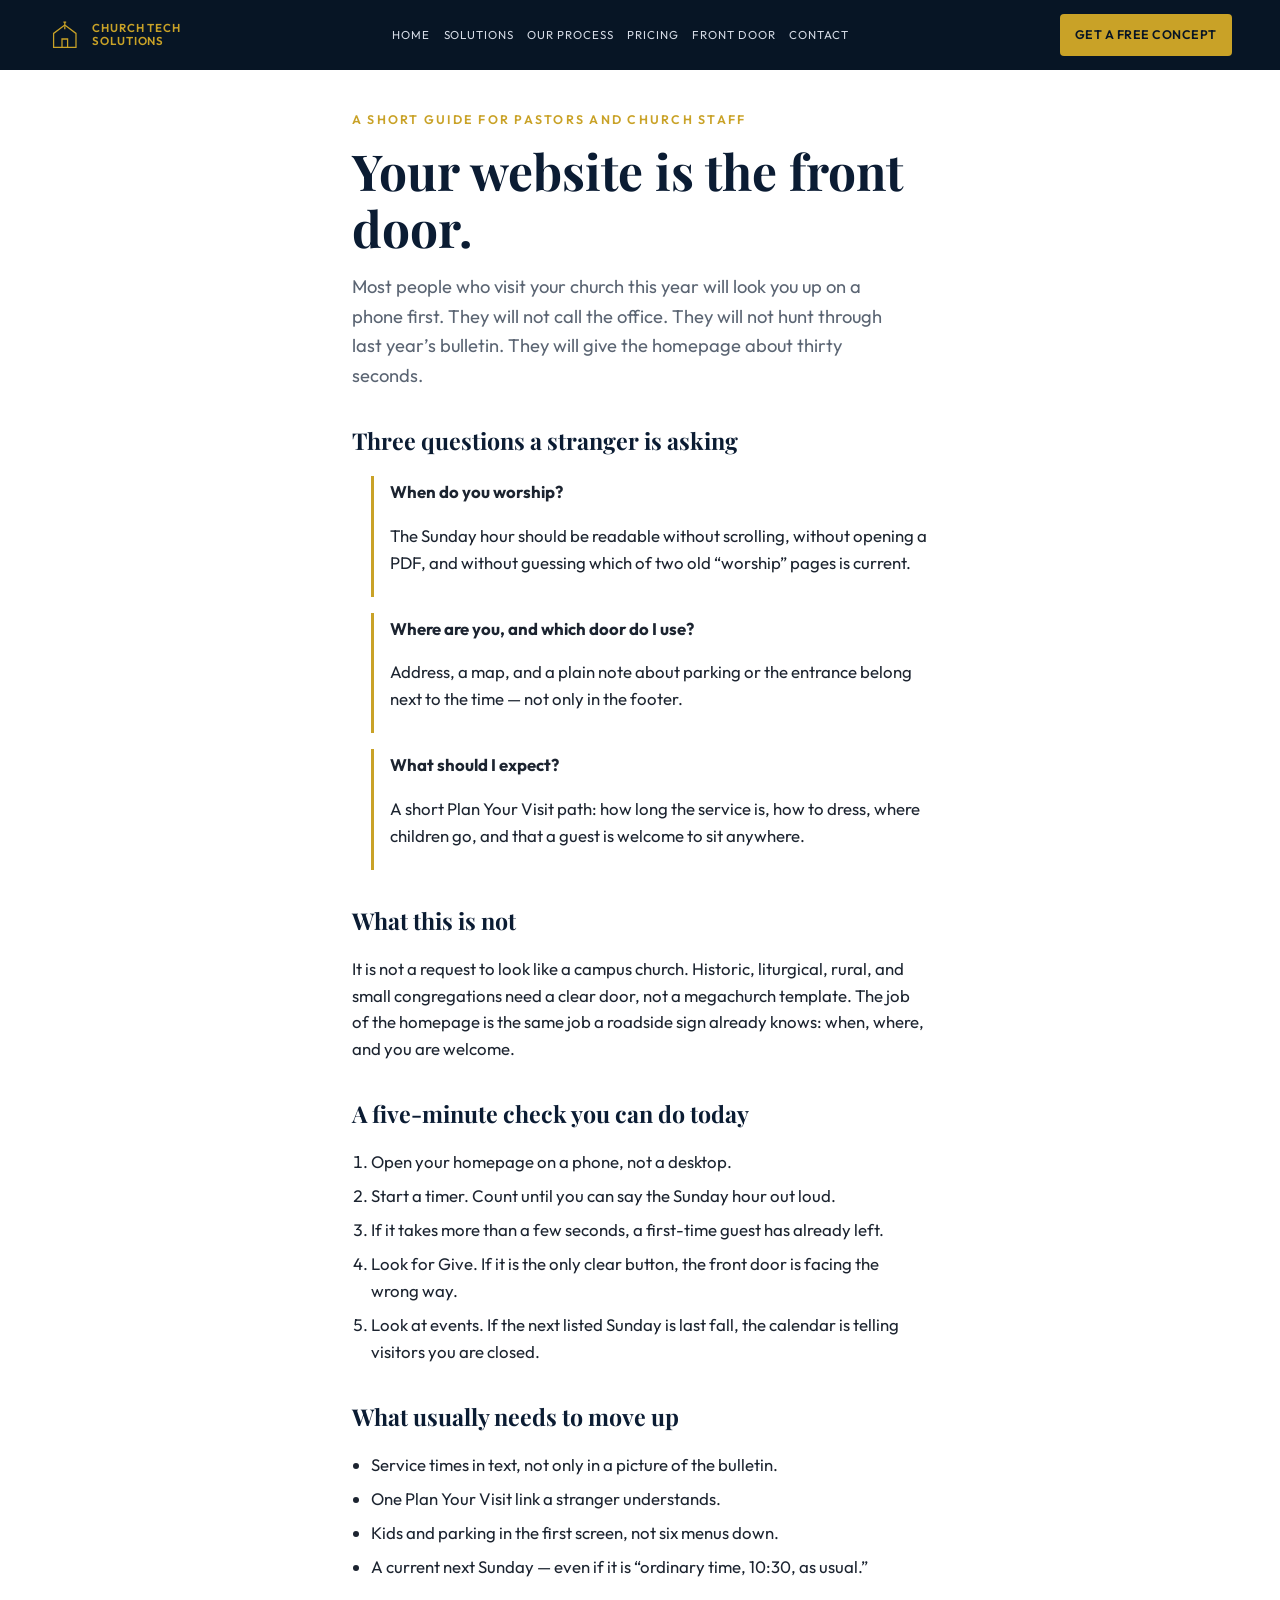
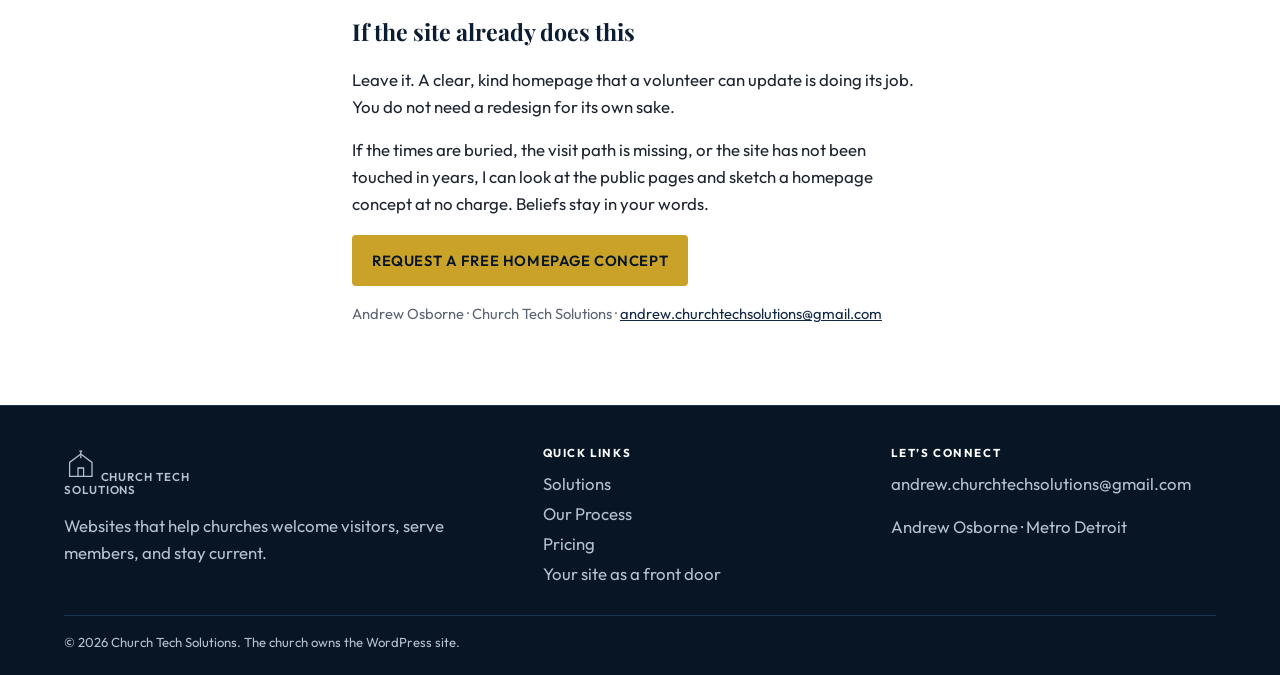
==== front-door.html @ 3f69b8f2 "Public Church Tech Solutions marketing site" ====
<!DOCTYPE html>
<html lang="en">
<head>
  <meta charset="utf-8">
  <meta name="viewport" content="width=device-width, initial-scale=1">
  <title>Your website is the church’s front door — Church Tech Solutions</title>
  <meta name="description" content="A short guide for pastors: a stranger with a phone should find Sunday time, address, and what to expect without hunting.">
  <link rel="preconnect" href="https://fonts.googleapis.com">
  <link rel="preconnect" href="https://fonts.gstatic.com" crossorigin>
  <link href="https://fonts.googleapis.com/css2?family=Outfit:wght@400;500;600;700&family=Playfair+Display:ital,wght@0,600;0,700;1,600;1,700&display=swap" rel="stylesheet">
  <link rel="stylesheet" href="styles.css">
</head>
<body>
  <a class="skip" href="#article">Skip to article</a>

  <header class="site-header">
    <a class="brand" href="/">
      <svg class="brand__mark" viewBox="0 0 48 48" aria-hidden="true">
        <path fill="none" stroke="currentColor" stroke-width="1.8" d="M24 6v6M22 6h4M8 42V22l16-12 16 12v20H8z"/>
        <path fill="none" stroke="currentColor" stroke-width="1.8" d="M20 42V30h8v12M24 12v4"/>
      </svg>
      <span class="brand__name">Church Tech<br>Solutions</span>
    </a>
    <nav class="nav" aria-label="Primary">
      <a href="/">Home</a>
      <a href="/#solutions">Solutions</a>
      <a href="/#process">Our Process</a>
      <a href="/#pricing">Pricing</a>
      <a href="/front-door" aria-current="page">Front door</a>
      <a href="/#contact">Contact</a>
    </nav>
    <a class="btn btn--gold" href="/#contact">Get a free concept</a>
  </header>

  <main class="article" id="article">
    <p class="eyebrow">A short guide for pastors and church staff</p>
    <h1>Your website is the front door.</h1>
    <p class="lede">Most people who visit your church this year will look you up on a phone first. They will not call the office. They will not hunt through last year’s bulletin. They will give the homepage about thirty seconds.</p>

    <h2>Three questions a stranger is asking</h2>
    <ol class="door-q">
      <li>
        <strong>When do you worship?</strong>
        <p>The Sunday hour should be readable without scrolling, without opening a PDF, and without guessing which of two old “worship” pages is current.</p>
      </li>
      <li>
        <strong>Where are you, and which door do I use?</strong>
        <p>Address, a map, and a plain note about parking or the entrance belong next to the time — not only in the footer.</p>
      </li>
      <li>
        <strong>What should I expect?</strong>
        <p>A short Plan Your Visit path: how long the service is, how to dress, where children go, and that a guest is welcome to sit anywhere.</p>
      </li>
    </ol>

    <h2>What this is not</h2>
    <p>It is not a request to look like a campus church. Historic, liturgical, rural, and small congregations need a clear door, not a megachurch template. The job of the homepage is the same job a roadside sign already knows: when, where, and you are welcome.</p>

    <h2>A five-minute check you can do today</h2>
    <ol>
      <li>Open your homepage on a phone, not a desktop.</li>
      <li>Start a timer. Count until you can say the Sunday hour out loud.</li>
      <li>If it takes more than a few seconds, a first-time guest has already left.</li>
      <li>Look for Give. If it is the only clear button, the front door is facing the wrong way.</li>
      <li>Look at events. If the next listed Sunday is last fall, the calendar is telling visitors you are closed.</li>
    </ol>

    <h2>What usually needs to move up</h2>
    <ul>
      <li>Service times in text, not only in a picture of the bulletin.</li>
      <li>One Plan Your Visit link a stranger understands.</li>
      <li>Kids and parking in the first screen, not six menus down.</li>
      <li>A current next Sunday — even if it is “ordinary time, 10:30, as usual.”</li>
    </ul>

    <h2>If the site already does this</h2>
    <p>Leave it. A clear, kind homepage that a volunteer can update is doing its job. You do not need a redesign for its own sake.</p>

    <p class="article__close">If the times are buried, the visit path is missing, or the site has not been touched in years, I can look at the public pages and sketch a homepage concept at no charge. Beliefs stay in your words.</p>
    <p><a class="btn btn--gold" href="/#contact">Request a free homepage concept</a></p>
    <p class="fine-ink">Andrew Osborne · Church Tech Solutions · <a href="mailto:andrew.churchtechsolutions@gmail.com">andrew.churchtechsolutions@gmail.com</a></p>
  </main>

  <footer class="site-footer">
    <div class="footer-grid">
      <div class="footer-brand">
        <a class="brand brand--footer" href="/">
          <svg class="brand__mark" viewBox="0 0 48 48" aria-hidden="true">
            <path fill="none" stroke="currentColor" stroke-width="1.8" d="M24 6v6M22 6h4M8 42V22l16-12 16 12v20H8z"/>
            <path fill="none" stroke="currentColor" stroke-width="1.8" d="M20 42V30h8v12M24 12v4"/>
          </svg>
          <span class="brand__name">Church Tech<br>Solutions</span>
        </a>
        <p>Websites that help churches welcome visitors, serve members, and stay current.</p>
      </div>
      <div>
        <h2 class="footer-label">Quick links</h2>
        <a href="/#solutions">Solutions</a>
        <a href="/#process">Our Process</a>
        <a href="/#pricing">Pricing</a>
        <a href="/front-door">Your site as a front door</a>
      </div>
      <div>
        <h2 class="footer-label">Let’s connect</h2>
        <a href="mailto:andrew.churchtechsolutions@gmail.com">andrew.churchtechsolutions@gmail.com</a>
        <p>Andrew Osborne · Metro Detroit</p>
      </div>
    </div>
    <p class="copyright">&copy; 2026 Church Tech Solutions. The church owns the WordPress site.</p>
  </footer>
</body>
</html>
---- styles.css ----
/*
Theme Name: Church Tech Solutions
Theme URI: https://github.com/andrewosborne918/churchco
Author: Andrew Osborne
Description: Marketing site for Church Tech Solutions — custom WordPress websites for churches.
Version: 1.2.1
Requires at least: 6.4
Tested up to: 6.8
Requires PHP: 8.1
Text Domain: church-tech-solutions
*/

:root {
  --navy: #0b1c33;
  --navy-deep: #071525;
  --navy-mid: #132844;
  --gold: #c9a227;
  --gold-deep: #a78416;
  --paper: #f7f8fa;
  --white: #ffffff;
  --ink: #1c2430;
  --mute: #5b6573;
  --line: #e4e7ee;
  --display: "Playfair Display", Georgia, serif;
  --sans: "Outfit", "Segoe UI", sans-serif;
  --space: clamp(1.25rem, 4vw, 3rem);
  --wide: 72rem;
}

*,
*::before,
*::after { box-sizing: border-box; }

html {
  scroll-behavior: smooth;
  scroll-padding-top: 5rem;
  overflow-x: hidden;
}

body {
  margin: 0;
  font-family: var(--sans);
  font-size: 1.05rem;
  line-height: 1.6;
  color: var(--ink);
  background: var(--white);
  overflow-x: hidden;
}

img { max-width: 100%; display: block; }

a { color: var(--navy-mid); }

:focus-visible {
  outline: 3px solid var(--gold);
  outline-offset: 3px;
}

.skip {
  position: absolute;
  left: 0.8rem;
  top: -3rem;
  background: var(--gold);
  color: var(--navy);
  padding: 0.5rem 0.8rem;
  z-index: 30;
}

.skip:focus { top: 0.8rem; }

.btn {
  display: inline-flex;
  align-items: center;
  justify-content: center;
  border: 0;
  font: inherit;
  font-weight: 600;
  font-size: 0.92rem;
  letter-spacing: 0.04em;
  text-transform: uppercase;
  text-decoration: none;
  padding: 0.85rem 1.25rem;
  cursor: pointer;
  border-radius: 4px;
}

.btn--gold {
  background: var(--gold);
  color: var(--navy-deep);
}

.btn--gold:hover { background: var(--gold-deep); color: var(--navy-deep); }

.btn--outline {
  background: transparent;
  color: var(--navy);
  box-shadow: inset 0 0 0 1.5px var(--navy);
}

.btn--outline:hover { background: var(--navy); color: var(--white); }

.site-header {
  display: flex;
  align-items: center;
  justify-content: space-between;
  gap: 0.75rem;
  padding: 0.85rem var(--space);
  background: var(--navy-deep);
  color: var(--white);
  position: sticky;
  top: 0;
  z-index: 20;
  max-width: 100%;
}

.brand {
  display: flex;
  align-items: center;
  gap: 0.65rem;
  color: var(--gold);
  text-decoration: none;
  font-weight: 600;
  line-height: 1.1;
  text-transform: uppercase;
  letter-spacing: 0.08em;
  font-size: 0.72rem;
  flex-shrink: 0;
}

.brand__mark { width: 2.1rem; height: 2.1rem; flex-shrink: 0; }

.nav {
  display: none;
  gap: 0.85rem;
  flex: 1 1 auto;
  justify-content: center;
  min-width: 0;
}

.nav a {
  color: #d5dbe6;
  text-decoration: none;
  font-size: 0.72rem;
  letter-spacing: 0.08em;
  text-transform: uppercase;
  white-space: nowrap;
}

.nav a:hover { color: var(--gold); }

.site-header .btn {
  white-space: nowrap;
  flex-shrink: 0;
  font-size: 0.78rem;
  padding: 0.7rem 0.95rem;
}

.hero {
  display: grid;
  gap: 2.5rem;
  padding: 3rem var(--space) 3.5rem;
  background:
    radial-gradient(1200px 400px at 80% 0%, #16345c 0%, transparent 55%),
    var(--navy);
  color: var(--white);
  overflow: hidden;
}

.eyebrow {
  margin: 0 0 0.8rem;
  color: var(--gold);
  font-size: 0.78rem;
  letter-spacing: 0.18em;
  text-transform: uppercase;
  font-weight: 600;
}

.hero h1 {
  font-family: var(--display);
  font-weight: 700;
  font-size: clamp(2.3rem, 6vw, 4.1rem);
  line-height: 1.08;
  margin: 0 0 1rem;
}

.hero h1 em {
  font-style: italic;
  color: var(--gold);
  font-weight: 600;
}

.lede {
  max-width: 34rem;
  color: #d7deea;
  margin: 0 0 1.2rem;
}

.checks {
  list-style: none;
  margin: 0 0 1.5rem;
  padding: 0;
}

.checks li {
  position: relative;
  padding-left: 1.6rem;
  margin: 0.35rem 0;
}

.checks li::before {
  content: "";
  position: absolute;
  left: 0;
  top: 0.45rem;
  width: 0.7rem;
  height: 0.38rem;
  border-left: 2px solid var(--gold);
  border-bottom: 2px solid var(--gold);
  transform: rotate(-45deg);
}

.hero__note {
  margin: 0.9rem 0 0;
  color: #b7c0d0;
  font-size: 0.92rem;
}

.devices {
  position: relative;
  min-height: 18rem;
  min-width: 0;
  max-width: 100%;
}

.laptop {
  width: 100%;
  max-width: 34rem;
}

.laptop__lid {
  background: #1a1d22;
  border-radius: 10px 10px 0 0;
  padding: 0.55rem 0.55rem 0;
  box-shadow: 0 24px 50px rgba(0, 0, 0, 0.35);
}

.laptop__base {
  height: 0.55rem;
  background: #2a2e35;
  border-radius: 0 0 10px 10px;
}

.mini-site {
  background: #f4efe6;
  color: #1c2430;
  min-height: 15rem;
}

.mini-site__bar {
  display: flex;
  justify-content: space-between;
  gap: 0.5rem;
  padding: 0.45rem 0.7rem;
  background: #fff;
  font-size: 0.62rem;
  letter-spacing: 0.04em;
  text-transform: uppercase;
}

.mini-site__hero {
  position: relative;
  min-height: 9.5rem;
  color: #fff;
  overflow: hidden;
}

.mini-site__hero img {
  position: absolute;
  inset: 0;
  width: 100%;
  height: 100%;
  max-width: none;
  object-fit: cover;
  object-position: 78% center;
}

.mini-site__caption {
  position: relative;
  z-index: 1;
  min-height: 9.5rem;
  display: flex;
  flex-direction: column;
  justify-content: flex-end;
  padding: 0.9rem;
  background: linear-gradient(transparent 20%, rgba(10, 20, 36, 0.55));
  text-shadow: 0 1px 8px rgba(0, 0, 0, 0.5);
}

.mini-site__caption p {
  font-family: var(--display);
  font-size: 1.15rem;
  margin: 0 0 0.4rem;
}

.mini-site__caption span {
  align-self: flex-start;
  background: #fff;
  color: var(--navy);
  font-size: 0.58rem;
  letter-spacing: 0.08em;
  text-transform: uppercase;
  padding: 0.28rem 0.45rem;
}

.mini-site__row {
  display: grid;
  grid-template-columns: repeat(3, 1fr);
  gap: 0.4rem;
  padding: 0.6rem;
  background: #fff;
  font-size: 0.68rem;
}

.mini-site__row small { display: block; color: var(--mute); }

.phone {
  display: none;
  position: absolute;
  right: 0;
  bottom: -0.6rem;
  width: 7.4rem;
  background: #1a1d22;
  border-radius: 1.1rem;
  padding: 0.45rem 0.35rem;
  box-shadow: 0 18px 40px rgba(0, 0, 0, 0.4);
}

.mini-site--phone { min-height: 12rem; border-radius: 0.7rem; overflow: hidden; }
.mini-site--phone .mini-site__hero,
.mini-site--phone .mini-site__caption { min-height: 9rem; }
.mini-site--phone .mini-site__row { grid-template-columns: 1fr; }

.solutions,
.process,
.pricing,
.about {
  padding: 3.5rem var(--space);
  max-width: var(--wide);
  margin: 0 auto;
}

.section-kicker,
.subhead {
  text-align: center;
  color: var(--mute);
  margin: 0 auto 2rem;
  max-width: 36rem;
  letter-spacing: 0.06em;
  text-transform: uppercase;
  font-size: 0.78rem;
}

.subhead {
  text-transform: none;
  letter-spacing: 0;
  font-size: 1.05rem;
  margin-top: -0.6rem;
}

.solution-grid,
.steps,
.plans {
  list-style: none;
  margin: 0;
  padding: 0;
  display: grid;
  gap: 1.5rem;
}

.solution-grid { grid-template-columns: 1fr; text-align: center; }

.icon {
  display: grid;
  place-items: center;
  width: 3.4rem;
  height: 3.4rem;
  margin: 0 auto 0.7rem;
  border: 1px solid var(--line);
  border-radius: 50%;
  color: var(--navy);
}

.icon svg { width: 1.5rem; height: 1.5rem; }

.solution-grid h2,
.process h2,
.pricing h2,
.about h2,
.contact h2,
.plan h3 {
  font-family: var(--display);
  margin: 0 0 0.4rem;
}

.solution-grid h2 { font-size: 1.15rem; }
.solution-grid p,
.steps p,
.about p { margin: 0; color: var(--mute); }

.process h2,
.pricing h2 { text-align: center; font-size: clamp(1.8rem, 3vw, 2.4rem); }

.steps { counter-reset: none; }

.step-n {
  display: grid;
  place-items: center;
  width: 2.6rem;
  height: 2.6rem;
  margin: 0 auto 0.55rem;
  border-radius: 50%;
  background: #eef2f8;
  color: var(--navy);
  font-weight: 700;
}

.steps h3 { font-size: 1.05rem; }
.steps {
  text-align: center;
  position: relative;
}

@media (min-width: 800px) {
  .steps::before {
    content: "";
    position: absolute;
    top: 1.3rem;
    left: 10%;
    right: 10%;
    border-top: 2px dotted var(--line);
    z-index: 0;
  }

  .steps li { position: relative; z-index: 1; background: var(--white); }
}

.plans { gap: 1rem; }

.plan {
  border: 1px solid var(--line);
  border-radius: 10px;
  padding: 1.4rem 1.3rem 1.5rem;
  background: var(--white);
}

.plan--popular {
  background: var(--navy);
  color: var(--white);
  border-color: var(--navy);
}

.plan__flag {
  margin: 0 0 0.4rem;
  font-size: 0.68rem;
  letter-spacing: 0.14em;
  text-transform: uppercase;
  color: var(--gold);
}

.plan__price {
  font-family: var(--display);
  font-size: 2.4rem;
  margin: 0.2rem 0 0;
  font-weight: 700;
}

.plan__price small {
  font-family: var(--sans);
  font-size: 0.95rem;
  font-weight: 500;
  color: var(--mute);
}

.plan--popular .plan__price small,
.plan--popular .plan__setup,
.plan--popular li { color: #c9d3e2; }

.plan__setup { margin: 0.15rem 0 1rem; color: var(--mute); font-size: 0.92rem; }

.plan ul {
  list-style: none;
  margin: 0 0 1.2rem;
  padding: 0;
}

.plan li {
  padding: 0.28rem 0 0.28rem 1.3rem;
  position: relative;
}

.plan li::before {
  content: "";
  position: absolute;
  left: 0;
  top: 0.55rem;
  width: 0.65rem;
  height: 0.35rem;
  border-left: 2px solid var(--gold);
  border-bottom: 2px solid var(--gold);
  transform: rotate(-45deg);
}

.about { max-width: 42rem; }

.contact {
  display: grid;
  gap: 1.8rem;
  padding: 3.2rem var(--space) 4rem;
  background: var(--navy-deep);
  color: var(--white);
}

.contact a { color: var(--gold); }
.contact p { color: #c9d3e2; }

.form {
  display: grid;
  gap: 0.85rem 1rem;
}

.field { display: flex; flex-direction: column; gap: 0.3rem; }
.field label { font-size: 0.9rem; font-weight: 600; }

input, textarea, select {
  font: inherit;
  width: 100%;
  border: 1px solid #314765;
  background: var(--navy-mid);
  color: var(--white);
  padding: 0.7rem 0.75rem;
  border-radius: 4px;
}

.form__status { font-weight: 700; margin: 0.5rem 0 0; }
.form__status[data-state="ok"] { color: var(--gold); }
.form__status[data-state="err"] { color: #f0b4a8; }
.fine { font-size: 0.92rem; color: #b7c0d0; }

.site-footer {
  background: var(--navy-deep);
  color: #b7c0d0;
  padding: 2.4rem var(--space) 1.4rem;
  border-top: 1px solid #1c3354;
}

.footer-grid {
  display: grid;
  gap: 1.5rem;
  max-width: var(--wide);
  margin: 0 auto 1.5rem;
}

.footer-label {
  font-family: var(--sans);
  font-size: 0.72rem;
  letter-spacing: 0.14em;
  text-transform: uppercase;
  color: var(--white);
  margin: 0 0 0.5rem;
}

.site-footer a {
  display: block;
  color: #b7c0d0;
  text-decoration: none;
  margin: 0.2rem 0;
}

.site-footer a:hover { color: var(--gold); }

.copyright {
  max-width: var(--wide);
  margin: 0 auto;
  font-size: 0.82rem;
  border-top: 1px solid #1c3354;
  padding-top: 1rem;
}

body.admin-bar .site-header { top: 32px; }

@media (min-width: 800px) {
  .hero {
    grid-template-columns: minmax(0, 1fr) minmax(0, 1.05fr);
    align-items: center;
    padding: 4rem var(--space) 4.5rem;
  }

  .laptop { width: 88%; }

  .solution-grid { grid-template-columns: repeat(5, 1fr); }
  .steps { grid-template-columns: repeat(5, 1fr); }
  .plans { grid-template-columns: repeat(3, 1fr); align-items: stretch; }
  .contact,
  .form { grid-template-columns: 1fr 1fr; }
  .field--wide,
  .form__end { grid-column: 1 / -1; }
  .footer-grid { grid-template-columns: 1.4fr 1fr 1fr; }
}

@media (min-width: 1100px) {
  .nav { display: flex; }

  .phone { display: block; }
}

@media (max-width: 799px) {
  .site-header {
    flex-wrap: wrap;
  }

  .site-header .nav { display: none; }

  .site-header .btn {
    flex: 1 1 100%;
  }
}

@media (prefers-reduced-motion: reduce) {
  html { scroll-behavior: auto; }
}

@media screen and (max-width: 782px) {
  body.admin-bar .site-header { top: 46px; }
}

.hp {
  position: absolute;
  left: -9999px;
  height: 0;
  width: 0;
  opacity: 0;
}

.article {
  max-width: 42rem;
  margin: 0 auto;
  padding: 2.5rem var(--space) 4rem;
}

.article h1 {
  font-family: var(--display);
  font-size: clamp(2rem, 5vw, 3.1rem);
  line-height: 1.15;
  color: var(--navy);
  margin: 0.4rem 0 1rem;
}

.article h2 {
  font-family: var(--display);
  color: var(--navy);
  font-size: 1.45rem;
  margin: 2rem 0 0.6rem;
}

.article .lede {
  font-size: 1.15rem;
  color: var(--mute);
}

.article ol,
.article ul {
  padding-left: 1.2rem;
}

.article li { margin: 0.45rem 0; }

.door-q {
  list-style: none;
  padding: 0;
}

.door-q li {
  border-left: 3px solid var(--gold);
  padding: 0.2rem 0 0.2rem 1rem;
  margin: 1rem 0;
}

.article__close { font-size: 1.05rem; }

.fine-ink {
  font-size: 0.92rem;
  color: var(--mute);
}

.about a { color: var(--navy); }
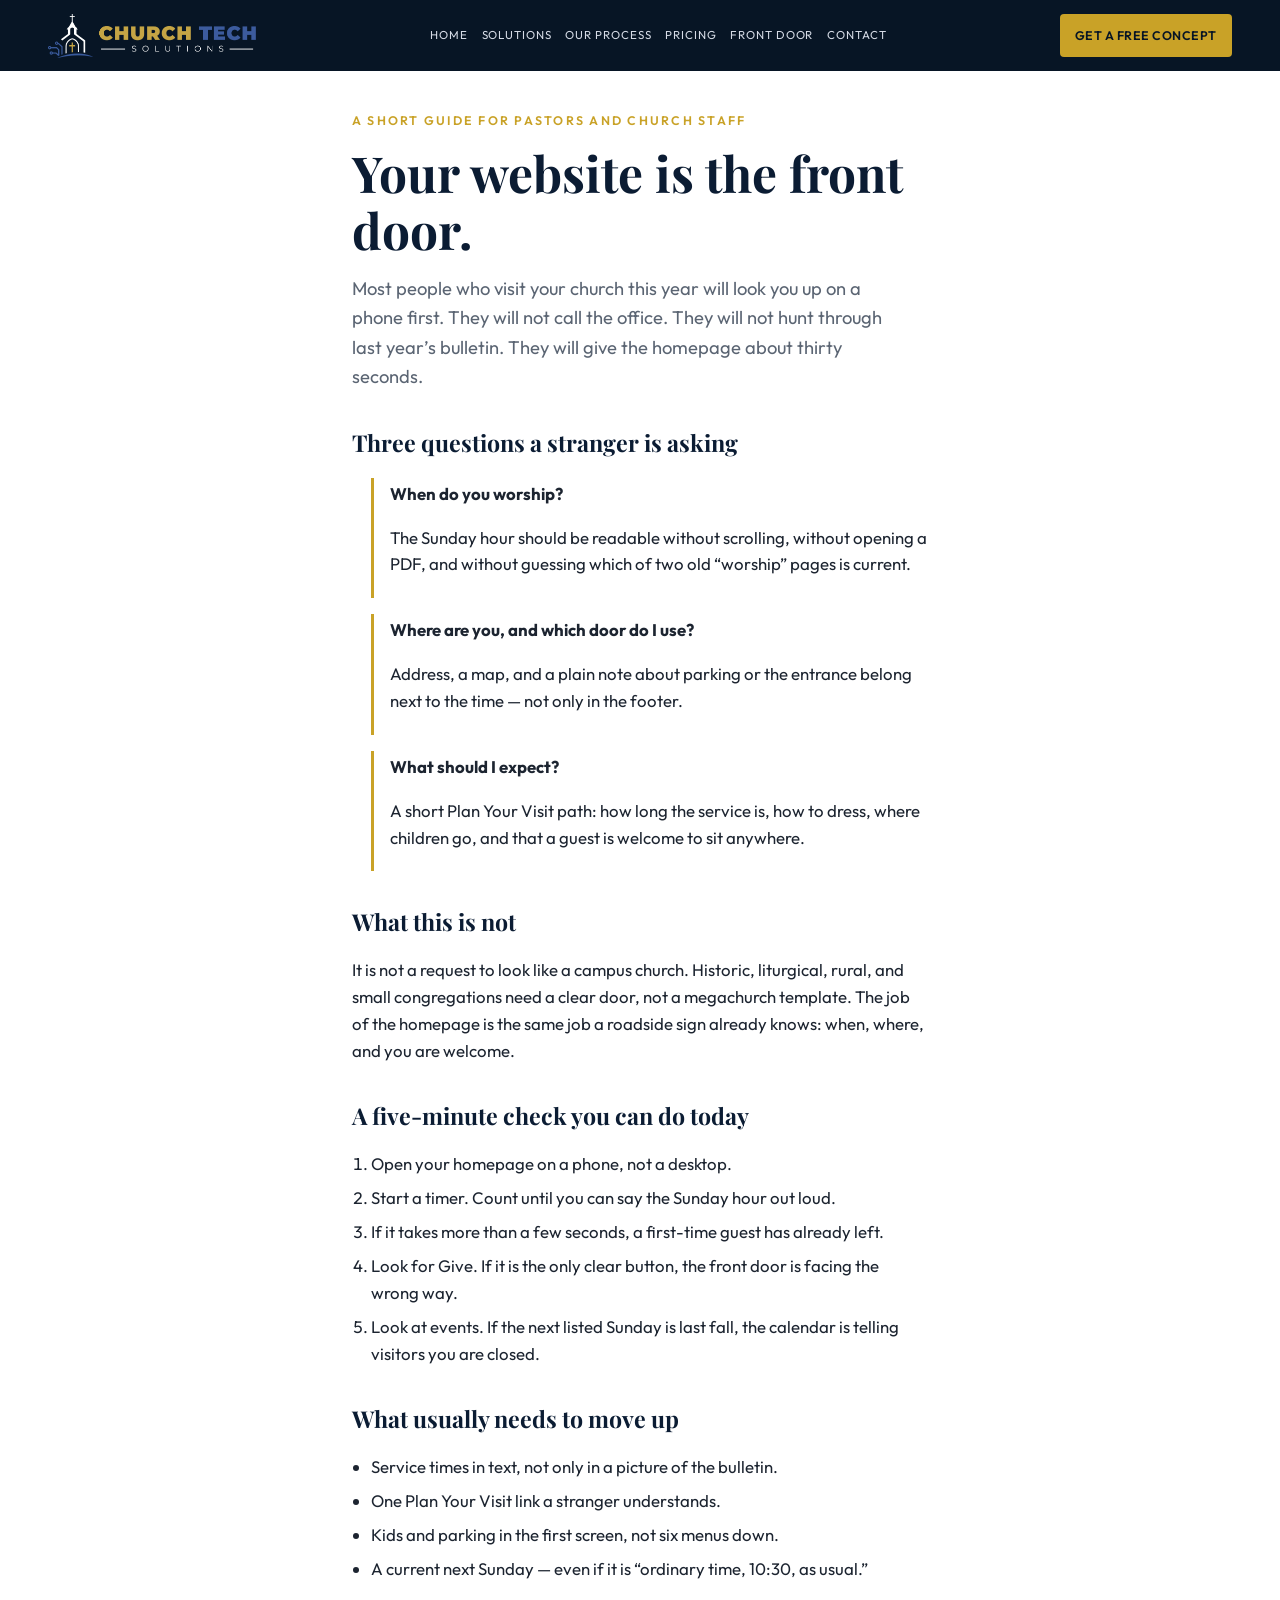
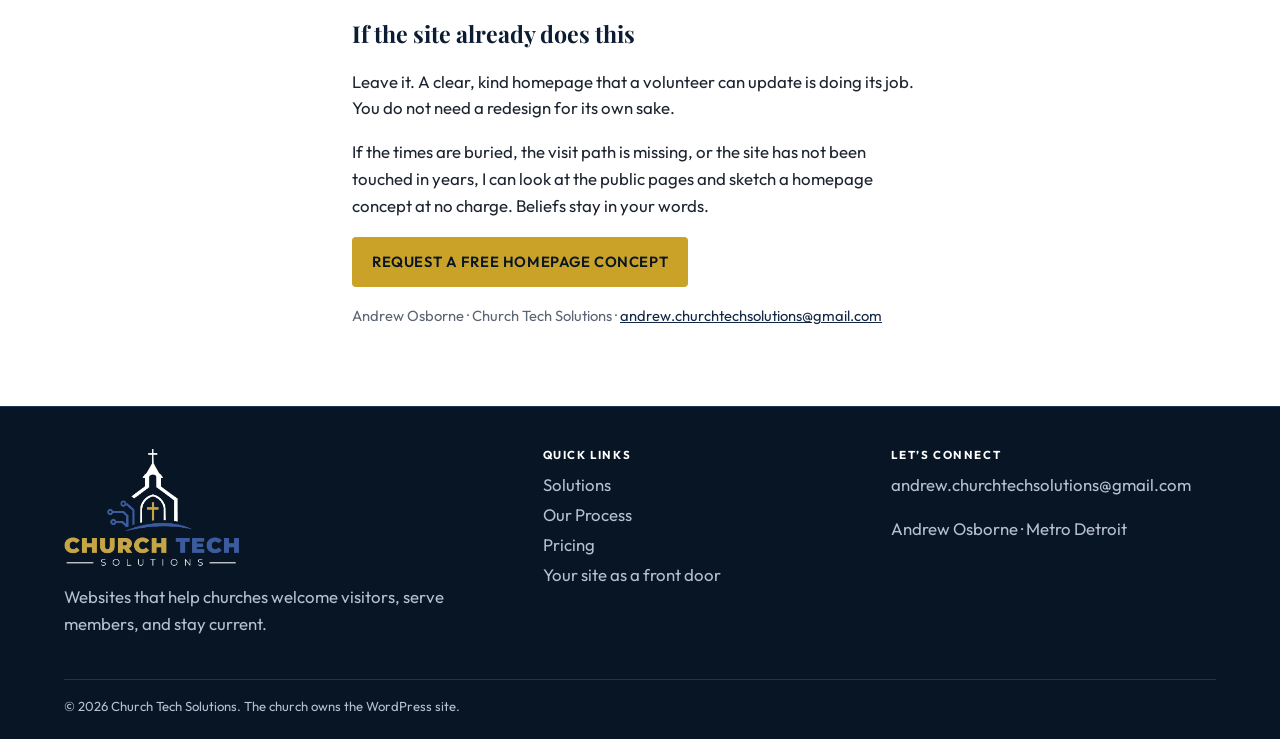
==== commit 35acd892: "Use the Church Tech Solutions horizontal and vertical logos." ====
--- a/front-door.html
+++ b/front-door.html
@@ -14,22 +14,18 @@
   <a class="skip" href="#article">Skip to article</a>
 
   <header class="site-header">
-    <a class="brand" href="/">
-      <svg class="brand__mark" viewBox="0 0 48 48" aria-hidden="true">
-        <path fill="none" stroke="currentColor" stroke-width="1.8" d="M24 6v6M22 6h4M8 42V22l16-12 16 12v20H8z"/>
-        <path fill="none" stroke="currentColor" stroke-width="1.8" d="M20 42V30h8v12M24 12v4"/>
-      </svg>
-      <span class="brand__name">Church Tech<br>Solutions</span>
+    <a class="brand" href="index.html">
+      <img class="brand__logo brand__logo--h" src="assets/logo-horizontal.png" width="400" height="84" alt="Church Tech Solutions">
     </a>
     <nav class="nav" aria-label="Primary">
-      <a href="/">Home</a>
-      <a href="/#solutions">Solutions</a>
-      <a href="/#process">Our Process</a>
-      <a href="/#pricing">Pricing</a>
-      <a href="/front-door" aria-current="page">Front door</a>
-      <a href="/#contact">Contact</a>
+      <a href="index.html">Home</a>
+      <a href="index.html#solutions">Solutions</a>
+      <a href="index.html#process">Our Process</a>
+      <a href="index.html#pricing">Pricing</a>
+      <a href="front-door.html" aria-current="page">Front door</a>
+      <a href="index.html#contact">Contact</a>
     </nav>
-    <a class="btn btn--gold" href="/#contact">Get a free concept</a>
+    <a class="btn btn--gold" href="index.html#contact">Get a free concept</a>
   </header>
 
   <main class="article" id="article">
@@ -77,28 +73,24 @@
     <p>Leave it. A clear, kind homepage that a volunteer can update is doing its job. You do not need a redesign for its own sake.</p>
 
     <p class="article__close">If the times are buried, the visit path is missing, or the site has not been touched in years, I can look at the public pages and sketch a homepage concept at no charge. Beliefs stay in your words.</p>
-    <p><a class="btn btn--gold" href="/#contact">Request a free homepage concept</a></p>
+    <p><a class="btn btn--gold" href="index.html#contact">Request a free homepage concept</a></p>
     <p class="fine-ink">Andrew Osborne · Church Tech Solutions · <a href="mailto:andrew.churchtechsolutions@gmail.com">andrew.churchtechsolutions@gmail.com</a></p>
   </main>
 
   <footer class="site-footer">
     <div class="footer-grid">
       <div class="footer-brand">
-        <a class="brand brand--footer" href="/">
-          <svg class="brand__mark" viewBox="0 0 48 48" aria-hidden="true">
-            <path fill="none" stroke="currentColor" stroke-width="1.8" d="M24 6v6M22 6h4M8 42V22l16-12 16 12v20H8z"/>
-            <path fill="none" stroke="currentColor" stroke-width="1.8" d="M20 42V30h8v12M24 12v4"/>
-          </svg>
-          <span class="brand__name">Church Tech<br>Solutions</span>
+        <a class="brand brand--footer" href="index.html">
+          <img class="brand__logo brand__logo--v" src="assets/logo-vertical.png" width="220" height="148" alt="Church Tech Solutions">
         </a>
         <p>Websites that help churches welcome visitors, serve members, and stay current.</p>
       </div>
       <div>
         <h2 class="footer-label">Quick links</h2>
-        <a href="/#solutions">Solutions</a>
-        <a href="/#process">Our Process</a>
-        <a href="/#pricing">Pricing</a>
-        <a href="/front-door">Your site as a front door</a>
+        <a href="index.html#solutions">Solutions</a>
+        <a href="index.html#process">Our Process</a>
+        <a href="index.html#pricing">Pricing</a>
+        <a href="front-door.html">Your site as a front door</a>
       </div>
       <div>
         <h2 class="footer-label">Let’s connect</h2>
--- a/styles.css
+++ b/styles.css
@@ -116,18 +116,32 @@
 .brand {
   display: flex;
   align-items: center;
-  gap: 0.65rem;
-  color: var(--gold);
+  flex-shrink: 1;
+  min-width: 0;
   text-decoration: none;
-  font-weight: 600;
-  line-height: 1.1;
-  text-transform: uppercase;
-  letter-spacing: 0.08em;
-  font-size: 0.72rem;
-  flex-shrink: 0;
-}
-
-.brand__mark { width: 2.1rem; height: 2.1rem; flex-shrink: 0; }
+}
+
+.brand__logo {
+  display: block;
+  height: auto;
+  max-width: 100%;
+}
+
+.brand__logo--h {
+  height: 2.75rem;
+  width: auto;
+  max-width: min(17.5rem, 58vw);
+}
+
+.brand__logo--v {
+  width: 11rem;
+  height: auto;
+}
+
+.brand--footer {
+  display: block;
+  max-width: 12rem;
+}
 
 .nav {
   display: none;
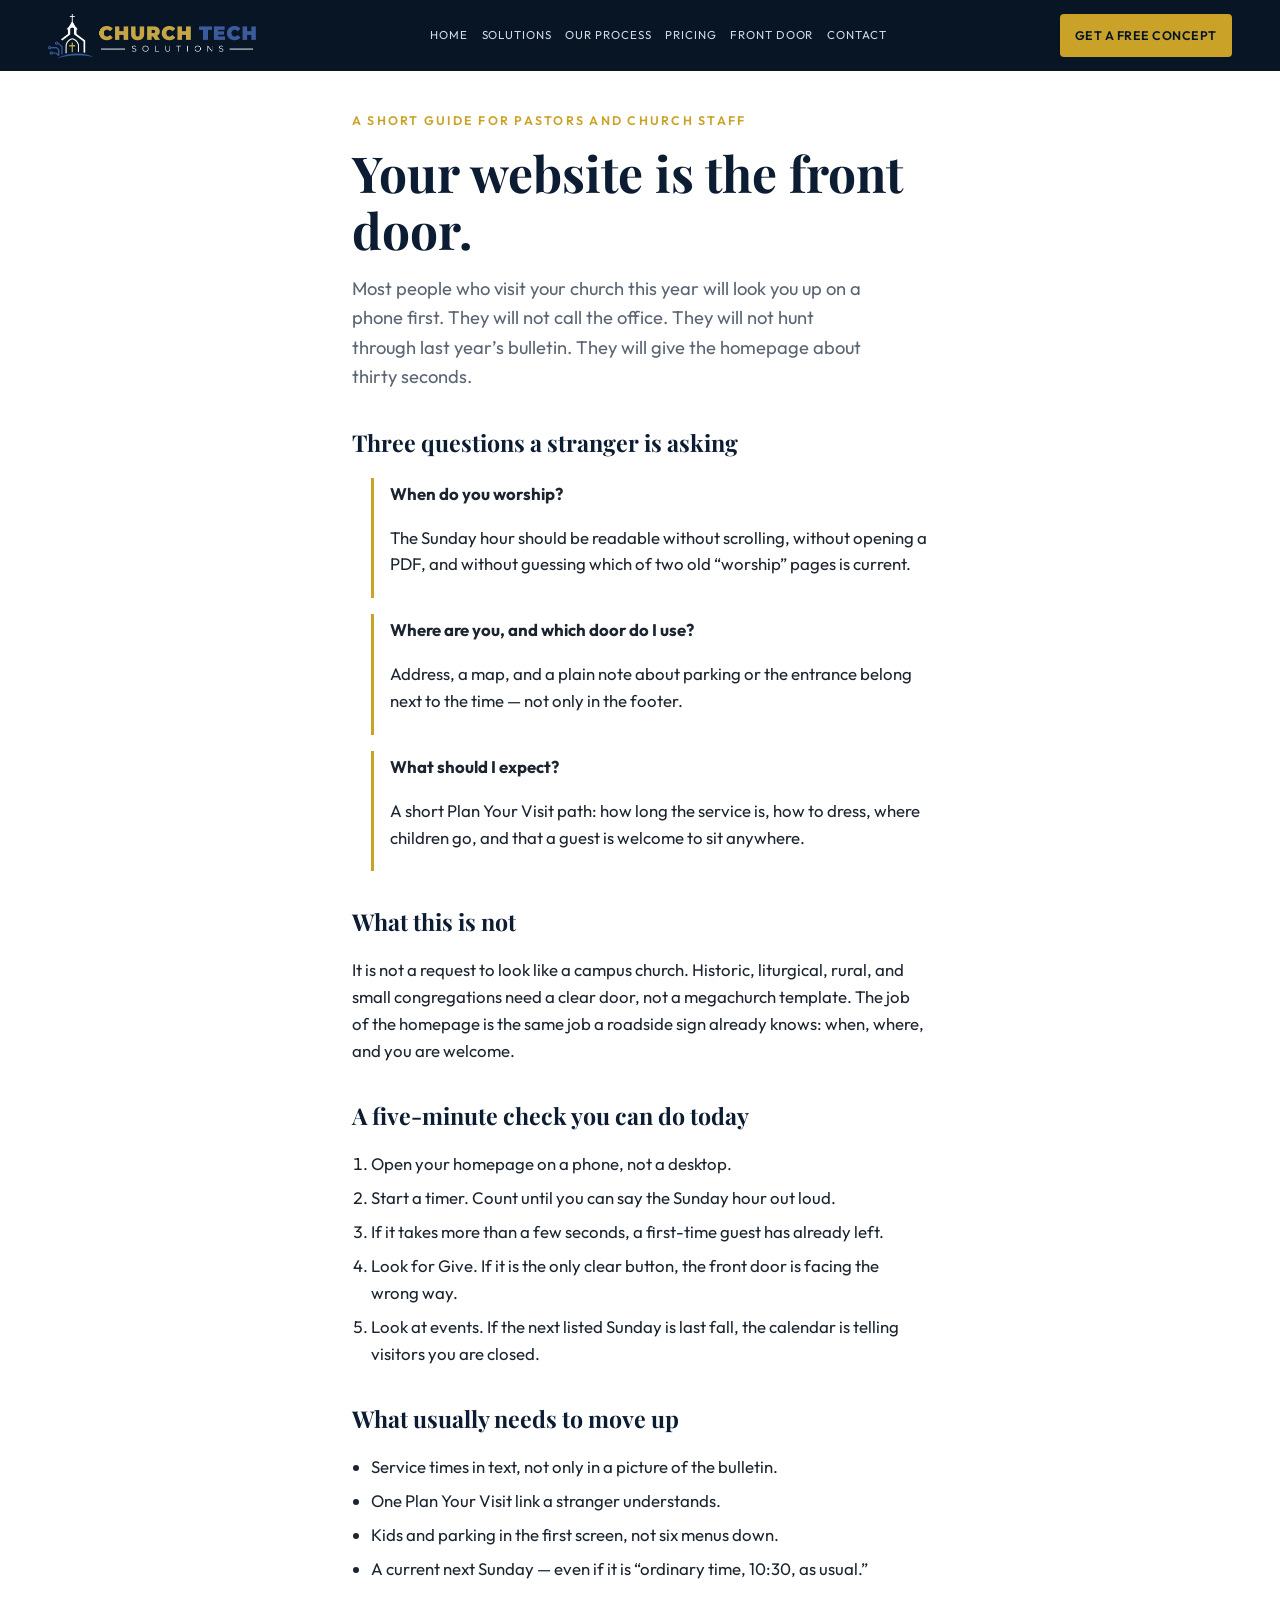
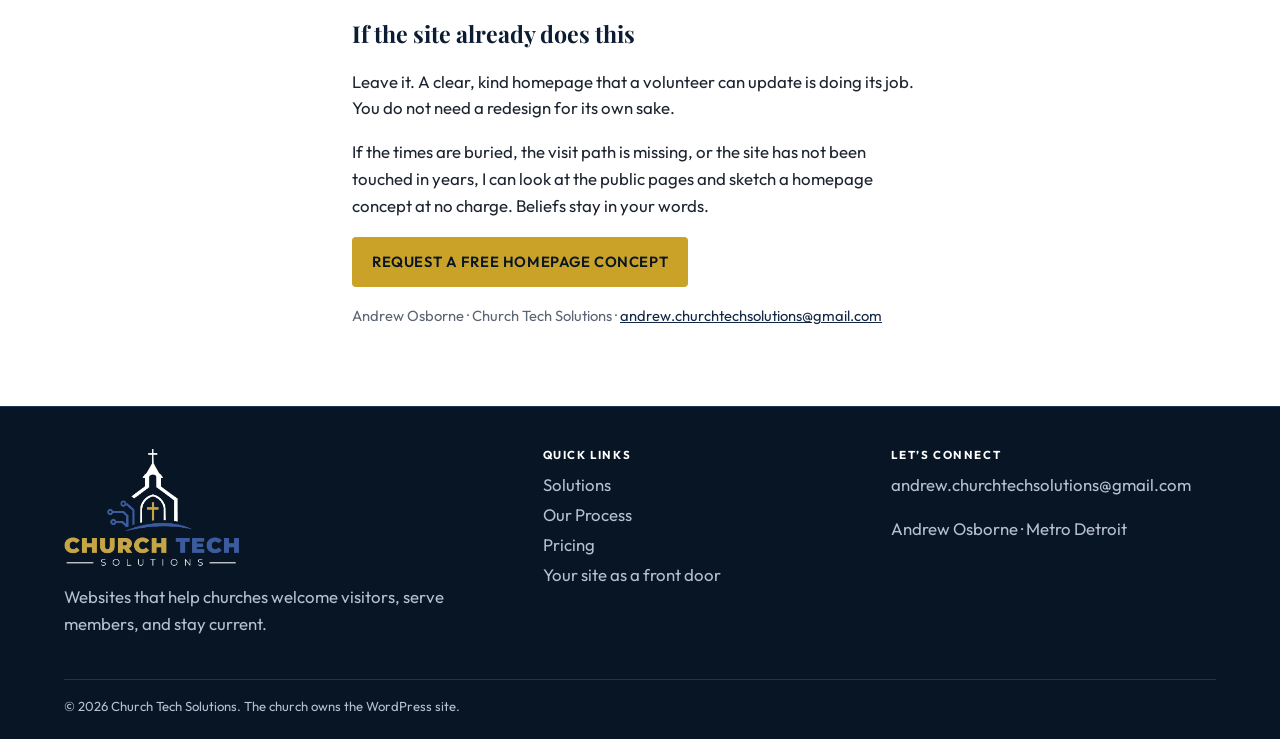
==== commit f15e83ba: "Tighten hero spacing so copy and device mock sit closer." ====
--- a/front-door.html
+++ b/front-door.html
@@ -8,7 +8,7 @@
   <link rel="preconnect" href="https://fonts.googleapis.com">
   <link rel="preconnect" href="https://fonts.gstatic.com" crossorigin>
   <link href="https://fonts.googleapis.com/css2?family=Outfit:wght@400;500;600;700&family=Playfair+Display:ital,wght@0,600;0,700;1,600;1,700&display=swap" rel="stylesheet">
-  <link rel="stylesheet" href="styles.css">
+  <link rel="stylesheet" href="styles.css?v=1.3.2">
 </head>
 <body>
   <a class="skip" href="#article">Skip to article</a>
--- a/styles.css
+++ b/styles.css
@@ -171,8 +171,8 @@
 
 .hero {
   display: grid;
-  gap: 2.5rem;
-  padding: 3rem var(--space) 3.5rem;
+  gap: 1.75rem;
+  padding: 2.75rem var(--space) 2.75rem;
   background:
     radial-gradient(1200px 400px at 80% 0%, #16345c 0%, transparent 55%),
     var(--navy);
@@ -204,7 +204,7 @@
 }
 
 .lede {
-  max-width: 34rem;
+  max-width: 32rem;
   color: #d7deea;
   margin: 0 0 1.2rem;
 }
@@ -239,120 +239,19 @@
   font-size: 0.92rem;
 }
 
-.devices {
-  position: relative;
-  min-height: 18rem;
+.hero__shot {
+  margin: 0;
   min-width: 0;
   max-width: 100%;
 }
 
-.laptop {
+.hero__shot img {
   width: 100%;
-  max-width: 34rem;
-}
-
-.laptop__lid {
-  background: #1a1d22;
-  border-radius: 10px 10px 0 0;
-  padding: 0.55rem 0.55rem 0;
-  box-shadow: 0 24px 50px rgba(0, 0, 0, 0.35);
-}
-
-.laptop__base {
-  height: 0.55rem;
-  background: #2a2e35;
-  border-radius: 0 0 10px 10px;
-}
-
-.mini-site {
-  background: #f4efe6;
-  color: #1c2430;
-  min-height: 15rem;
-}
-
-.mini-site__bar {
-  display: flex;
-  justify-content: space-between;
-  gap: 0.5rem;
-  padding: 0.45rem 0.7rem;
-  background: #fff;
-  font-size: 0.62rem;
-  letter-spacing: 0.04em;
-  text-transform: uppercase;
-}
-
-.mini-site__hero {
-  position: relative;
-  min-height: 9.5rem;
-  color: #fff;
-  overflow: hidden;
-}
-
-.mini-site__hero img {
-  position: absolute;
-  inset: 0;
-  width: 100%;
-  height: 100%;
-  max-width: none;
-  object-fit: cover;
-  object-position: 78% center;
-}
-
-.mini-site__caption {
-  position: relative;
-  z-index: 1;
-  min-height: 9.5rem;
-  display: flex;
-  flex-direction: column;
-  justify-content: flex-end;
-  padding: 0.9rem;
-  background: linear-gradient(transparent 20%, rgba(10, 20, 36, 0.55));
-  text-shadow: 0 1px 8px rgba(0, 0, 0, 0.5);
-}
-
-.mini-site__caption p {
-  font-family: var(--display);
-  font-size: 1.15rem;
-  margin: 0 0 0.4rem;
-}
-
-.mini-site__caption span {
-  align-self: flex-start;
-  background: #fff;
-  color: var(--navy);
-  font-size: 0.58rem;
-  letter-spacing: 0.08em;
-  text-transform: uppercase;
-  padding: 0.28rem 0.45rem;
-}
-
-.mini-site__row {
-  display: grid;
-  grid-template-columns: repeat(3, 1fr);
-  gap: 0.4rem;
-  padding: 0.6rem;
-  background: #fff;
-  font-size: 0.68rem;
-}
-
-.mini-site__row small { display: block; color: var(--mute); }
-
-.phone {
-  display: none;
-  position: absolute;
-  right: 0;
-  bottom: -0.6rem;
-  width: 7.4rem;
-  background: #1a1d22;
-  border-radius: 1.1rem;
-  padding: 0.45rem 0.35rem;
-  box-shadow: 0 18px 40px rgba(0, 0, 0, 0.4);
-}
-
-.mini-site--phone { min-height: 12rem; border-radius: 0.7rem; overflow: hidden; }
-.mini-site--phone .mini-site__hero,
-.mini-site--phone .mini-site__caption { min-height: 9rem; }
-.mini-site--phone .mini-site__row { grid-template-columns: 1fr; }
+  height: auto;
+  max-width: 38rem;
+  display: block;
+  filter: drop-shadow(0 22px 36px rgba(0, 0, 0, 0.38));
+}
 
 .solutions,
 .process,
@@ -604,12 +503,14 @@
 
 @media (min-width: 800px) {
   .hero {
-    grid-template-columns: minmax(0, 1fr) minmax(0, 1.05fr);
+    grid-template-columns: 1fr minmax(18rem, 26rem) minmax(22rem, 38rem) 1fr;
+    column-gap: 1.5rem;
     align-items: center;
-    padding: 4rem var(--space) 4.5rem;
+    padding: 3.25rem var(--space) 3.25rem;
   }
 
-  .laptop { width: 88%; }
+  .hero__copy { grid-column: 2; }
+  .hero__shot { grid-column: 3; }
 
   .solution-grid { grid-template-columns: repeat(5, 1fr); }
   .steps { grid-template-columns: repeat(5, 1fr); }
@@ -623,8 +524,6 @@
 
 @media (min-width: 1100px) {
   .nav { display: flex; }
-
-  .phone { display: block; }
 }
 
 @media (max-width: 799px) {
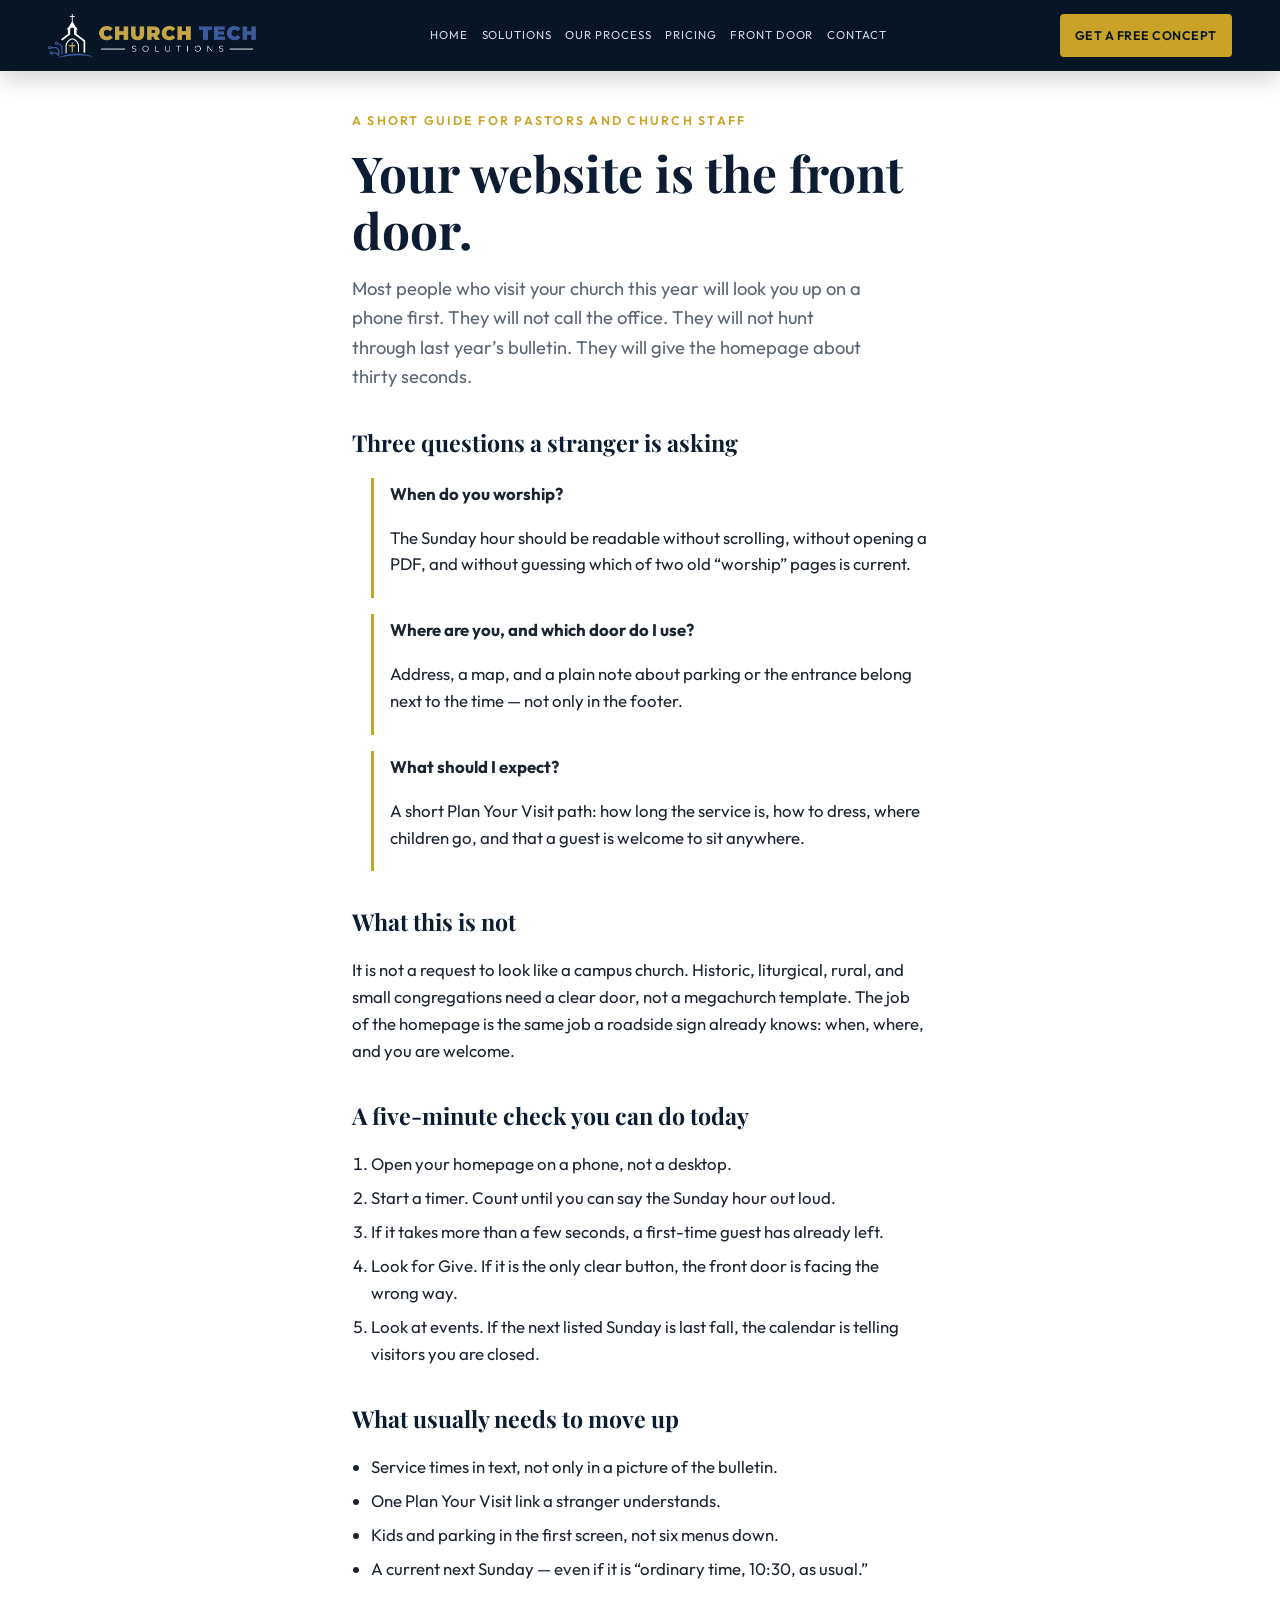
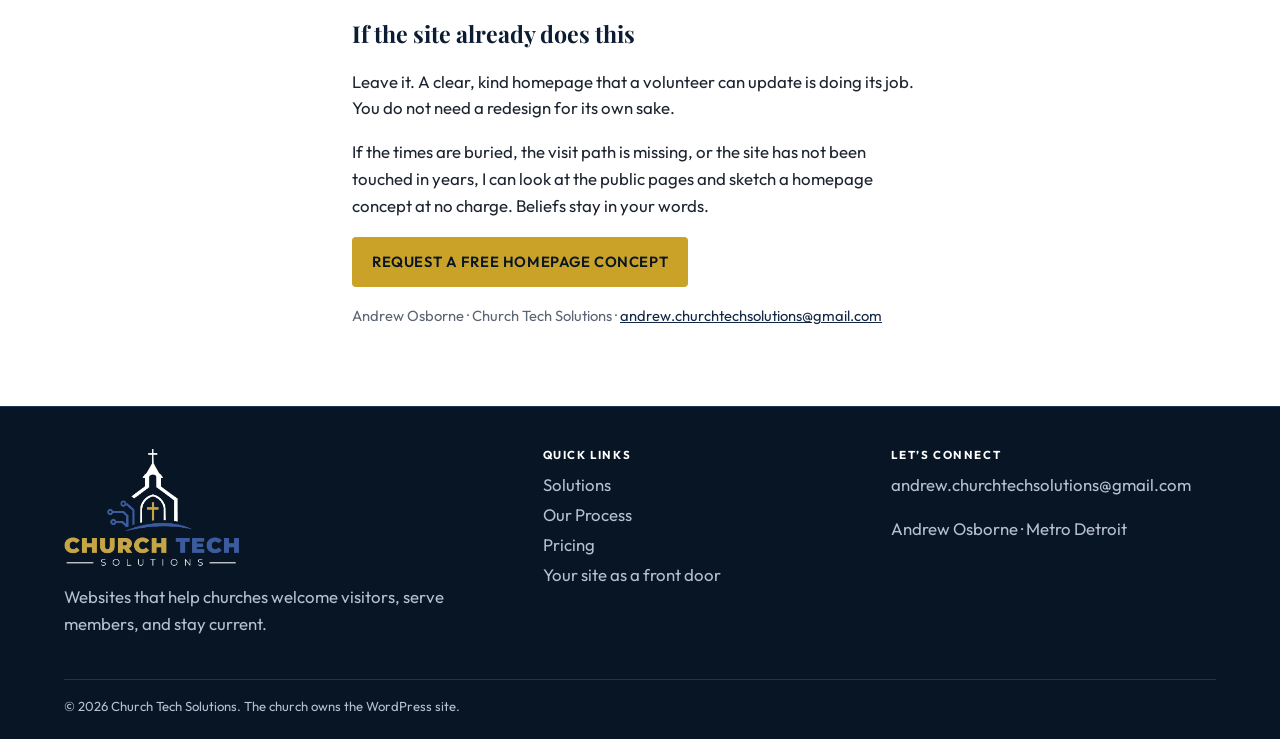
==== commit 320dca91: "Stick the header and add the chapel mark as the favicon." ====
--- a/front-door.html
+++ b/front-door.html
@@ -8,7 +8,10 @@
   <link rel="preconnect" href="https://fonts.googleapis.com">
   <link rel="preconnect" href="https://fonts.gstatic.com" crossorigin>
   <link href="https://fonts.googleapis.com/css2?family=Outfit:wght@400;500;600;700&family=Playfair+Display:ital,wght@0,600;0,700;1,600;1,700&display=swap" rel="stylesheet">
-  <link rel="stylesheet" href="styles.css?v=1.3.2">
+  <link rel="icon" href="assets/favicon.ico" sizes="any">
+  <link rel="icon" type="image/png" sizes="32x32" href="assets/favicon-32.png">
+  <link rel="apple-touch-icon" href="assets/apple-touch-icon.png">
+  <link rel="stylesheet" href="styles.css?v=1.3.5">
 </head>
 <body>
   <a class="skip" href="#article">Skip to article</a>
--- a/styles.css
+++ b/styles.css
@@ -33,8 +33,8 @@
 
 html {
   scroll-behavior: smooth;
-  scroll-padding-top: 5rem;
-  overflow-x: hidden;
+  scroll-padding-top: 5.5rem;
+  overflow-x: clip;
 }
 
 body {
@@ -44,7 +44,7 @@
   line-height: 1.6;
   color: var(--ink);
   background: var(--white);
-  overflow-x: hidden;
+  overflow-x: clip;
 }
 
 img { max-width: 100%; display: block; }
@@ -109,8 +109,10 @@
   color: var(--white);
   position: sticky;
   top: 0;
-  z-index: 20;
+  z-index: 100;
+  width: 100%;
   max-width: 100%;
+  box-shadow: 0 8px 24px rgba(0, 0, 0, 0.18);
 }
 
 .brand {
@@ -254,12 +256,33 @@
 }
 
 .solutions,
-.process,
 .pricing,
 .about {
   padding: 3.5rem var(--space);
   max-width: var(--wide);
   margin: 0 auto;
+}
+
+.process {
+  padding: 3.5rem var(--space);
+  background: var(--gold);
+  color: var(--navy);
+}
+
+.process h2 { color: var(--navy); }
+
+.process .subhead,
+.process .steps p { color: var(--navy-mid); }
+
+.process .steps {
+  max-width: var(--wide);
+  margin-left: auto;
+  margin-right: auto;
+}
+
+.process .step-n {
+  background: var(--navy);
+  color: var(--gold);
 }
 
 .section-kicker,
@@ -355,6 +378,9 @@
   }
 
   .steps li { position: relative; z-index: 1; background: var(--white); }
+
+  .process .steps::before { border-top-color: rgba(11, 28, 51, 0.28); }
+  .process .steps li { background: var(--gold); }
 }
 
 .plans { gap: 1rem; }
@@ -398,7 +424,47 @@
 .plan--popular .plan__setup,
 .plan--popular li { color: #c9d3e2; }
 
-.plan__setup { margin: 0.15rem 0 1rem; color: var(--mute); font-size: 0.92rem; }
+.plan__setup { margin: 0.15rem 0 0.35rem; color: var(--mute); font-size: 0.92rem; }
+
+.plan__today {
+  margin: 0 0 1rem;
+  font-size: 0.95rem;
+  font-weight: 600;
+  color: var(--navy);
+}
+
+.plan--popular .plan__today { color: var(--gold); }
+
+.start-hero {
+  padding: 3rem var(--space) 1.5rem;
+  max-width: 40rem;
+  margin: 0 auto;
+  text-align: center;
+}
+
+.start-hero h1 {
+  font-family: var(--display);
+  font-size: clamp(2rem, 4vw, 3rem);
+  color: var(--navy);
+  margin: 0 0 0.8rem;
+}
+
+.start-hero .lede {
+  margin: 0 auto;
+  color: var(--mute);
+}
+
+.start-offers { padding-top: 1rem; }
+
+.start-offers .plan .btn { width: 100%; }
+
+.start-note {
+  max-width: 40rem;
+  margin: 2rem auto 0;
+  text-align: center;
+  color: var(--mute);
+  font-size: 0.95rem;
+}
 
 .plan ul {
   list-style: none;
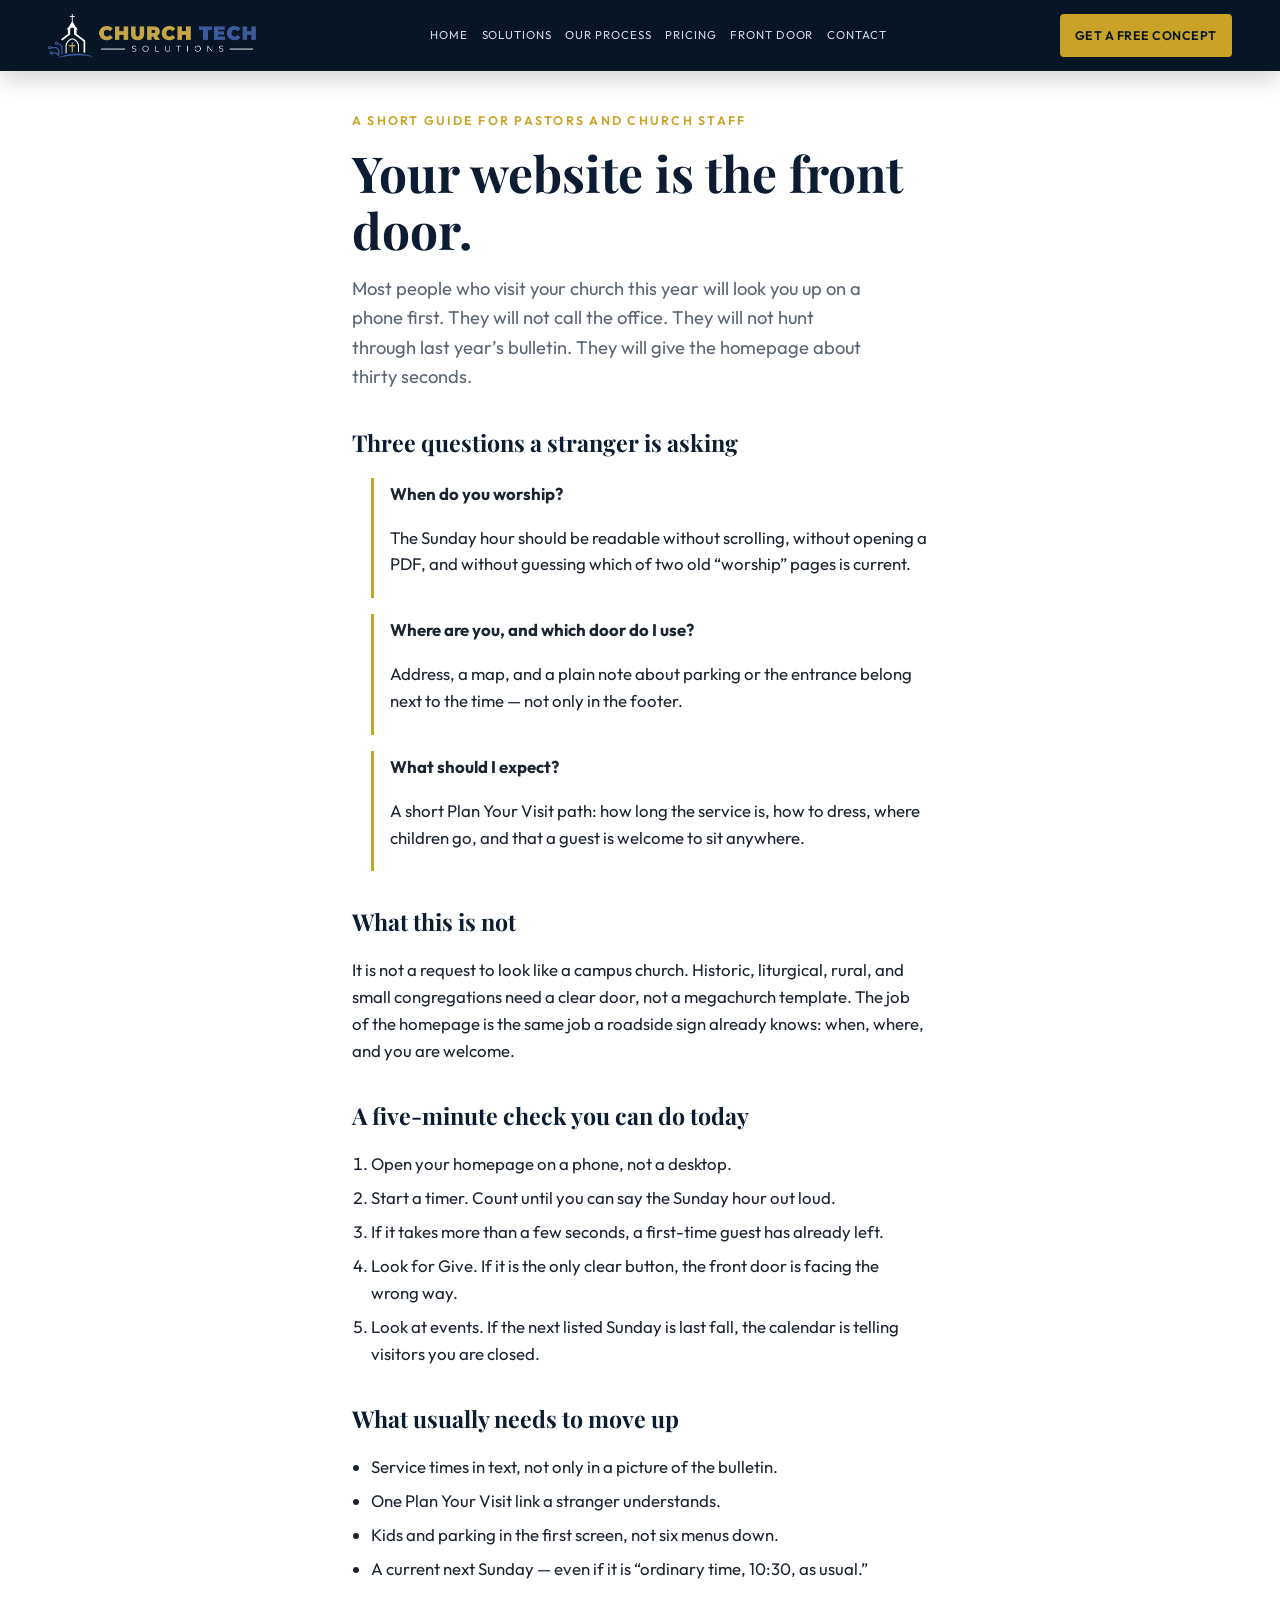
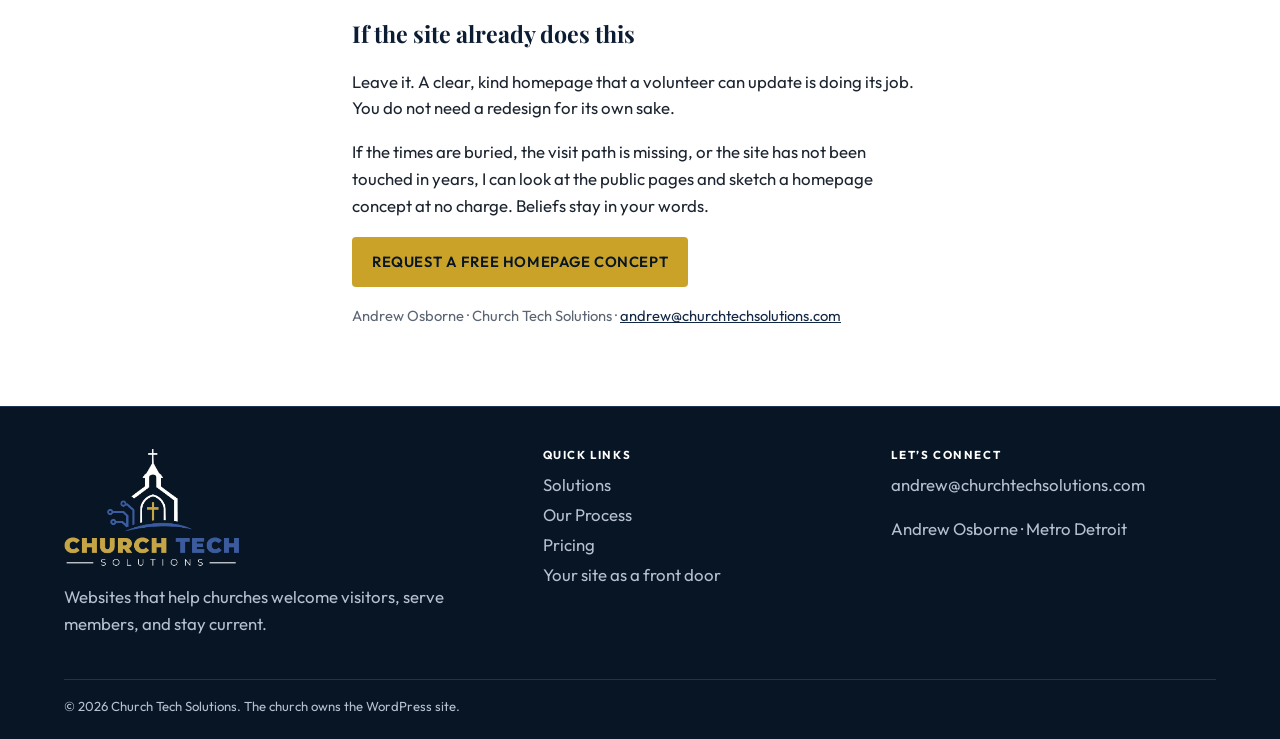
==== commit fa97717d: "Point public contact email to andrew@churchtechsolutions.com FormSubmit, mailto links, and footer co" ====
--- a/front-door.html
+++ b/front-door.html
@@ -11,7 +11,7 @@
   <link rel="icon" href="assets/favicon.ico" sizes="any">
   <link rel="icon" type="image/png" sizes="32x32" href="assets/favicon-32.png">
   <link rel="apple-touch-icon" href="assets/apple-touch-icon.png">
-  <link rel="stylesheet" href="styles.css?v=1.3.5">
+  <link rel="stylesheet" href="styles.css?v=1.3.6">
 </head>
 <body>
   <a class="skip" href="#article">Skip to article</a>
@@ -77,7 +77,7 @@
 
     <p class="article__close">If the times are buried, the visit path is missing, or the site has not been touched in years, I can look at the public pages and sketch a homepage concept at no charge. Beliefs stay in your words.</p>
     <p><a class="btn btn--gold" href="index.html#contact">Request a free homepage concept</a></p>
-    <p class="fine-ink">Andrew Osborne · Church Tech Solutions · <a href="mailto:andrew.churchtechsolutions@gmail.com">andrew.churchtechsolutions@gmail.com</a></p>
+    <p class="fine-ink">Andrew Osborne · Church Tech Solutions · <a href="mailto:andrew@churchtechsolutions.com">andrew@churchtechsolutions.com</a></p>
   </main>
 
   <footer class="site-footer">
@@ -97,7 +97,7 @@
       </div>
       <div>
         <h2 class="footer-label">Let’s connect</h2>
-        <a href="mailto:andrew.churchtechsolutions@gmail.com">andrew.churchtechsolutions@gmail.com</a>
+        <a href="mailto:andrew@churchtechsolutions.com">andrew@churchtechsolutions.com</a>
         <p>Andrew Osborne · Metro Detroit</p>
       </div>
     </div>
